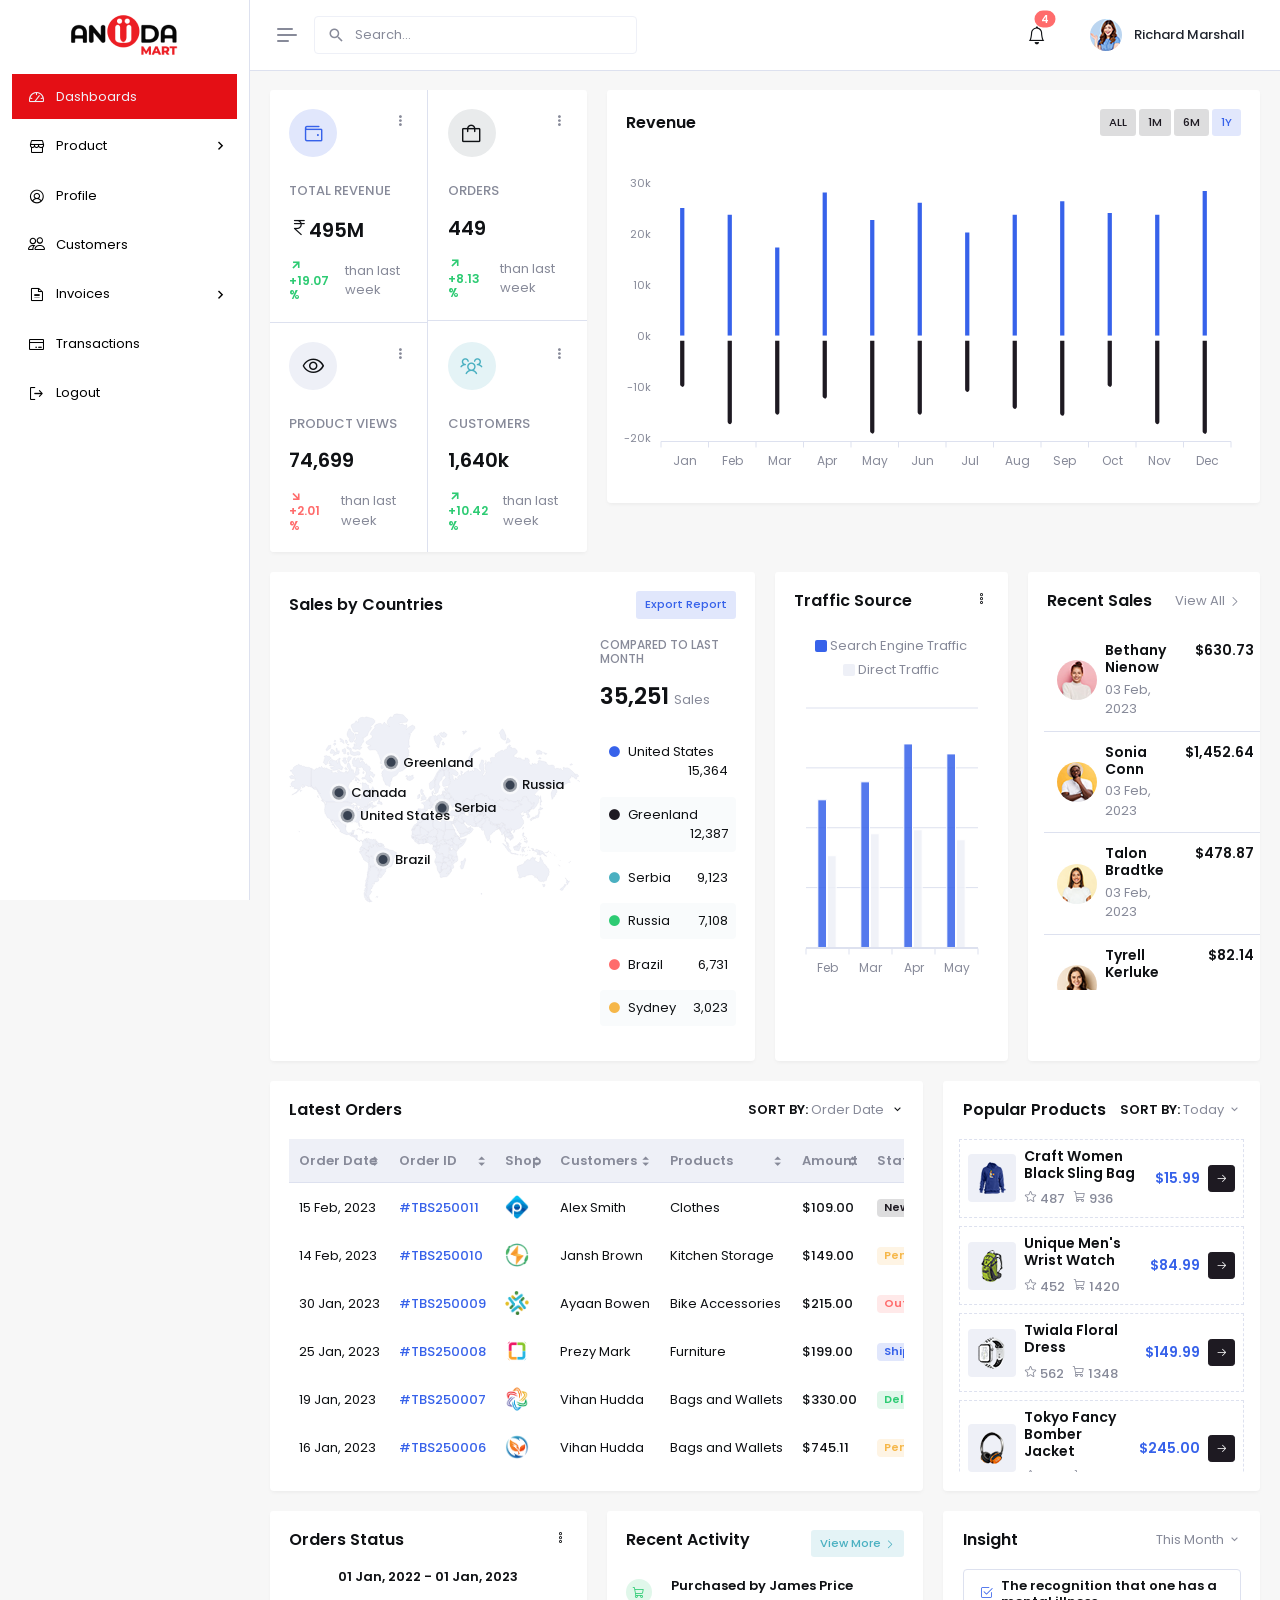
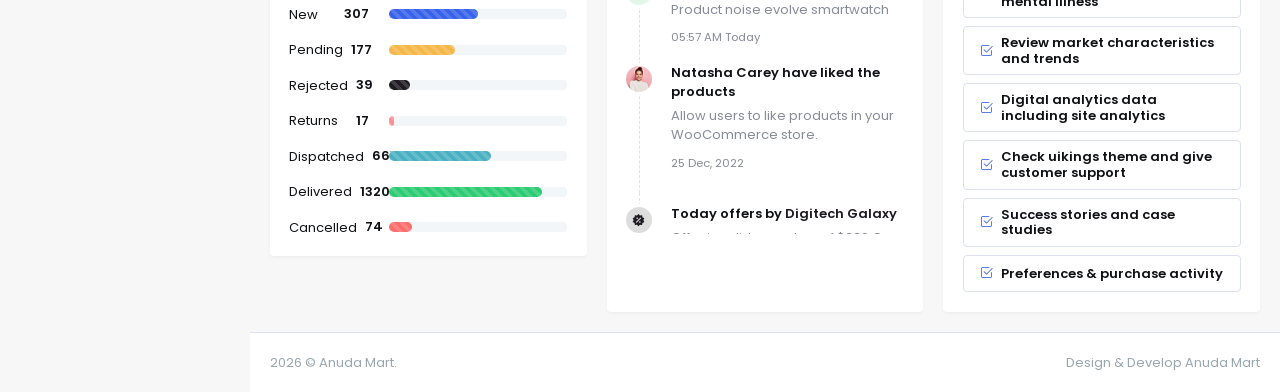
==== index.html @ f95a414d "first commit" ====
<!DOCTYPE html>
<html
  lang="en"
  data-layout="vertical"
  data-sidebar="dark"
  data-sidebar-size="lg"
  data-preloader="disable"
  data-theme="default"
  data-topbar="light"
  data-bs-theme="light"
>
  <head>
    <meta charset="utf-8" />
    <title>Anuda Mart</title>
    <meta name="viewport" content="width=device-width, initial-scale=1.0" />
    <meta content="" name="description" />
    <meta content="Themesbrand" name="author" />
    <!-- App favicon -->
    <link rel="shortcut icon" href="assets/images/favicon.png" />

    <!-- Fonts css load -->
    <link rel="preconnect" href="https://fonts.googleapis.com/" />
    <link rel="preconnect" href="https://fonts.gstatic.com/" crossorigin />
    <link
      id="fontsLink"
      href="https://fonts.googleapis.com/css2?family=Poppins:wght@300;400;500;600;700&amp;display=swap"
      rel="stylesheet"
    />

    <!-- jsvectormap css -->
    <link
      href="assets/libs/jsvectormap/css/jsvectormap.min.css"
      rel="stylesheet"
      type="text/css"
    />

    <!--Swiper slider css-->
    <link
      href="assets/libs/swiper/swiper-bundle.min.css"
      rel="stylesheet"
      type="text/css"
    />

    <!-- Layout config Js -->
    <script src="assets/js/layout.js"></script>
    <!-- Bootstrap Css -->
    <link
      href="assets/css/bootstrap.min.css"
      rel="stylesheet"
      type="text/css"
    />
    <!-- Icons Css -->
    <link href="assets/css/icons.min.css" rel="stylesheet" type="text/css" />
    <!-- App Css-->
    <link href="assets/css/app.min.css" rel="stylesheet" type="text/css" />
    <!-- custom Css-->
    <link href="assets/css/custom.min.css" rel="stylesheet" type="text/css" />
  </head>

  <body>
    <!-- Begin page -->
    <div id="layout-wrapper">
      <!-- ========== App Menu ========== -->
      <div class="app-menu navbar-menu">
        <!-- LOGO -->
        <div class="navbar-brand-box">
          <a href="index.html" class="logo logo-light">
            <span class="logo-sm">
              <img
                src="assets/images/white-logo.png"
                alt="white-logo"
                height="33"
              />
            </span>
            <span class="logo-lg">
              <img src="assets/images/logo.png" alt="logo" height="40" />
            </span>
          </a>
          <button
            type="button"
            class="btn btn-sm p-0 fs-3xl header-item float-end btn-vertical-sm-hover"
            id="vertical-hover"
          >
            <i class="ri-record-circle-line"></i>
          </button>
        </div>

        <div id="scrollbar">
          <div class="container-fluid">
            <div id="two-column-menu"></div>
            <ul class="navbar-nav" id="navbar-nav">
              <li class="nav-item">
                <a class="nav-link" href="index.html">
                  <i class="ph-gauge"></i>
                  <span data-key="t-dashboards">Dashboards</span>
                </a>
              </li>
              <li class="nav-item">
                <a
                  href="#sidebarEcommerce"
                  class="nav-link menu-link collapsed"
                  data-bs-toggle="collapse"
                  role="button"
                  aria-expanded="false"
                  aria-controls="sidebarEcommerce"
                >
                  <i class="ph-storefront"></i>
                  <span data-key="t-ecommerce">Product</span>
                </a>
                <div class="collapse menu-dropdown" id="sidebarEcommerce">
                  <ul class="nav nav-sm flex-column">
                    <li class="nav-item">
                      <a
                        href="products.html"
                        class="nav-link"
                        data-key="t-products"
                        >Products</a
                      >
                    </li>
                    <li class="nav-item">
                      <a
                        href="add-product.html"
                        class="nav-link"
                        data-key="t-create-product"
                        >Add New Product</a
                      >
                    </li>
                    <li class="nav-item">
                      <a href="orders.html" class="nav-link" data-key="t-orders"
                        >Orders</a
                      >
                    </li>
                    <li class="nav-item">
                      <a
                        href="order-overview.html"
                        class="nav-link"
                        data-key="t-order-overview"
                        >Order Overview</a
                      >
                    </li>
                  </ul>
                </div>
              </li>
              <li class="nav-item">
                <a href="profile.html" class="nav-link menu-link">
                  <i class="ph-user-circle"></i>
                  <span data-key="t-calendar">Profile</span>
                </a>
              </li>
              <li class="nav-item">
                <a href="customers.html" class="nav-link menu-link"
                  ><i class="bi bi-people"></i>
                  <span data-key="t-calendar">Customers</span></a
                >
              </li>
              <li class="nav-item">
                <a
                  href="#sidebarInvoices"
                  class="nav-link menu-link"
                  data-bs-toggle="collapse"
                  role="button"
                  aria-expanded="false"
                  aria-controls="sidebarInvoices"
                >
                  <i class="ph-file-text"></i>
                  <span data-key="t-invoices">Invoices</span>
                </a>
                <div class="collapse menu-dropdown" id="sidebarInvoices">
                  <ul class="nav nav-sm flex-column">
                    <li class="nav-item">
                      <a
                        href="invoices-list.html"
                        class="nav-link"
                        data-key="t-list-view"
                        >List View</a
                      >
                    </li>
                    <li class="nav-item">
                      <a
                        href="invoices-overview.html"
                        class="nav-link"
                        data-key="t-overview"
                        >Overview</a
                      >
                    </li>
                    <li class="nav-item">
                      <a
                        href="create-invoices.html"
                        class="nav-link"
                        data-key="t-create-invoice"
                        >Create Invoice</a
                      >
                    </li>
                  </ul>
                </div>
              </li>
              <li class="nav-item">
                <a href="transactions.html" class="nav-link menu-link">
                  <i class="ph ph-credit-card"></i>
                  <span data-key="t-calendar">Transactions</span>
                </a>
              </li>
              <li class="nav-item">
                <a href="javascript:void(0)" class="nav-link menu-link">
                  <i class="ph ph-sign-out"></i>
                  <span data-key="t-calendar">Logout</span>
                </a>
              </li>
            </ul>
          </div>
          <!-- Sidebar -->
        </div>

        <div class="sidebar-background"></div>
      </div>
      <!-- Left Sidebar End -->
      <!-- Vertical Overlay-->
      <div class="vertical-overlay"></div>
      <header id="page-topbar">
        <div class="layout-width">
          <div class="navbar-header">
            <div class="d-flex">
              <!-- LOGO -->
              <div class="navbar-brand-box horizontal-logo">
                <a href="index.html" class="logo logo-light">
                  <span class="logo-sm">
                    <img
                      src="assets/images/white-logo.png"
                      alt=""
                      height="30"
                    />
                  </span>
                  <span class="logo-lg">
                    <img src="assets/images/logo.png" alt="" height="30" />
                  </span>
                </a>
              </div>

              <button
                type="button"
                class="btn btn-sm px-3 fs-16 header-item vertical-menu-btn topnav-hamburger shadow-none"
                id="topnav-hamburger-icon"
              >
                <span class="hamburger-icon">
                  <span></span>
                  <span></span>
                  <span></span>
                </span>
                <img
                  src="assets/images/favicon.png"
                  alt="logo"
                  height="30"
                  style="margin-left: 20px"
                  class="m-logo"
                />
              </button>

              <form class="app-search d-none d-md-inline-flex">
                <div class="position-relative">
                  <input
                    type="text"
                    class="form-control"
                    placeholder="Search..."
                    autocomplete="off"
                    id="search-options"
                    value=""
                  />
                  <span class="mdi mdi-magnify search-widget-icon"></span>
                  <span
                    class="mdi mdi-close-circle search-widget-icon search-widget-icon-close d-none"
                    id="search-close-options"
                  ></span>
                </div>
                <div
                  class="dropdown-menu dropdown-menu-lg"
                  id="search-dropdown"
                >
                  <div data-simplebar style="max-height: 320px">
                    <!-- item-->
                    <div class="dropdown-header">
                      <h6 class="text-overflow text-muted mb-0 text-uppercase">
                        Recent Searches
                      </h6>
                    </div>

                    <div class="dropdown-item bg-transparent text-wrap">
                      <a
                        href="index.html"
                        class="btn btn-subtle-secondary btn-sm btn-rounded"
                        >how to setup <i class="mdi mdi-magnify ms-1"></i
                      ></a>
                      <a
                        href="index.html"
                        class="btn btn-subtle-secondary btn-sm btn-rounded"
                        >buttons <i class="mdi mdi-magnify ms-1"></i
                      ></a>
                    </div>
                    <!-- item-->
                    <div class="dropdown-header mt-2">
                      <h6 class="text-overflow text-muted mb-1 text-uppercase">
                        Pages
                      </h6>
                    </div>

                    <!-- item-->
                    <a
                      href="javascript:void(0);"
                      class="dropdown-item notify-item"
                    >
                      <i
                        class="ri-bubble-chart-line align-middle fs-18 text-muted me-2"
                      ></i>
                      <span>Analytics Dashboard</span>
                    </a>

                    <!-- item-->
                    <a
                      href="javascript:void(0);"
                      class="dropdown-item notify-item"
                    >
                      <i
                        class="ri-lifebuoy-line align-middle fs-18 text-muted me-2"
                      ></i>
                      <span>Help Center</span>
                    </a>

                    <!-- item-->
                    <a
                      href="javascript:void(0);"
                      class="dropdown-item notify-item"
                    >
                      <i
                        class="ri-user-settings-line align-middle fs-18 text-muted me-2"
                      ></i>
                      <span>My account settings</span>
                    </a>

                    <!-- item-->
                    <div class="dropdown-header mt-2">
                      <h6 class="text-overflow text-muted mb-2 text-uppercase">
                        Members
                      </h6>
                    </div>

                    <div class="notification-list">
                      <!-- item -->
                      <a
                        href="javascript:void(0);"
                        class="dropdown-item notify-item py-2"
                      >
                        <div class="d-flex">
                          <img
                            src="assets/images/users/avatar-2.jpg"
                            class="me-3 rounded-circle avatar-xs"
                            alt="user-pic"
                          />
                          <div class="flex-1">
                            <h6 class="m-0">Angela Bernier</h6>
                            <span class="fs-11 mb-0 text-muted">Manager</span>
                          </div>
                        </div>
                      </a>
                      <!-- item -->
                      <a
                        href="javascript:void(0);"
                        class="dropdown-item notify-item py-2"
                      >
                        <div class="d-flex">
                          <img
                            src="assets/images/users/avatar-3.jpg"
                            class="me-3 rounded-circle avatar-xs"
                            alt="user-pic"
                          />
                          <div class="flex-1">
                            <h6 class="m-0">David Grasso</h6>
                            <span class="fs-11 mb-0 text-muted"
                              >Web Designer</span
                            >
                          </div>
                        </div>
                      </a>
                      <!-- item -->
                      <a
                        href="javascript:void(0);"
                        class="dropdown-item notify-item py-2"
                      >
                        <div class="d-flex">
                          <img
                            src="assets/images/users/avatar-5.jpg"
                            class="me-3 rounded-circle avatar-xs"
                            alt="user-pic"
                          />
                          <div class="flex-1">
                            <h6 class="m-0">Mike Bunch</h6>
                            <span class="fs-11 mb-0 text-muted"
                              >React Developer</span
                            >
                          </div>
                        </div>
                      </a>
                    </div>
                  </div>

                  <div class="text-center pt-3 pb-1">
                    <a href="#" class="btn btn-primary btn-sm"
                      >View All Results <i class="ri-arrow-right-line ms-1"></i
                    ></a>
                  </div>
                </div>
              </form>
            </div>

            <div class="d-flex align-items-center">
              <div
                class="dropdown topbar-head-dropdown ms-1 header-item"
                id="notificationDropdown"
              >
                <button
                  type="button"
                  class="btn btn-icon btn-topbar btn-ghost-dark rounded-circle"
                  id="page-header-notifications-dropdown"
                  data-bs-toggle="dropdown"
                  data-bs-auto-close="outside"
                  aria-haspopup="true"
                  aria-expanded="false"
                >
                  <i class="bi bi-bell fs-2xl"></i>
                  <span
                    class="position-absolute topbar-badge fs-3xs translate-middle badge rounded-pill bg-danger"
                    ><span class="notification-badge">4</span
                    ><span class="visually-hidden">unread messages</span></span
                  >
                </button>
                <div
                  class="dropdown-menu dropdown-menu-lg dropdown-menu-end p-0"
                  aria-labelledby="page-header-notifications-dropdown"
                >
                  <div class="dropdown-head rounded-top">
                    <div class="p-3 border-bottom border-bottom-dashed">
                      <div class="row align-items-center">
                        <div class="col">
                          <h6 class="mb-0 fs-lg fw-semibold">
                            Notifications
                            <span
                              class="badge bg-danger-subtle text-danger fs-sm notification-badge"
                            >
                              4</span
                            >
                          </h6>
                          <p class="fs-md text-muted mt-1 mb-0">
                            You have
                            <span class="fw-semibold notification-unread"
                              >3</span
                            >
                            unread messages
                          </p>
                        </div>
                        <div class="col-auto dropdown">
                          <a
                            href="javascript:void(0);"
                            data-bs-toggle="dropdown"
                            class="link-secondary fs-md"
                            ><i class="bi bi-three-dots-vertical"></i
                          ></a>
                          <ul class="dropdown-menu">
                            <li>
                              <a class="dropdown-item" href="#">All Clear</a>
                            </li>
                            <li>
                              <a class="dropdown-item" href="#"
                                >Mark all as read</a
                              >
                            </li>
                            <li>
                              <a class="dropdown-item" href="#">Archive All</a>
                            </li>
                          </ul>
                        </div>
                      </div>
                    </div>
                  </div>

                  <div class="py-2 ps-2" id="notificationItemsTabContent">
                    <div data-simplebar style="max-height: 300px" class="pe-2">
                      <h6
                        class="text-overflow text-muted fs-sm my-2 text-uppercase notification-title"
                      >
                        New
                      </h6>
                      <div
                        class="text-reset notification-item d-block dropdown-item position-relative unread-message"
                      >
                        <div class="d-flex">
                          <div class="avatar-xs me-3 flex-shrink-0">
                            <span
                              class="avatar-title bg-info-subtle text-info rounded-circle fs-lg"
                            >
                              <i class="bx bx-badge-check"></i>
                            </span>
                          </div>
                          <div class="flex-grow-1">
                            <a href="#!" class="stretched-link">
                              <h6 class="mt-0 fs-md mb-2 lh-base">
                                Your <b>Elite</b> author Graphic Optimization
                                <span class="text-secondary">reward</span> is
                                ready!
                              </h6>
                            </a>
                            <p
                              class="mb-0 fs-11 fw-medium text-uppercase text-muted"
                            >
                              <span
                                ><i class="mdi mdi-clock-outline"></i> Just 30
                                sec ago</span
                              >
                            </p>
                          </div>
                          <div class="px-2 fs-base">
                            <div class="form-check notification-check">
                              <input
                                class="form-check-input"
                                type="checkbox"
                                value=""
                                id="all-notification-check01"
                              />
                              <label
                                class="form-check-label"
                                for="all-notification-check01"
                              ></label>
                            </div>
                          </div>
                        </div>
                      </div>

                      <div
                        class="text-reset notification-item d-block dropdown-item position-relative unread-message"
                      >
                        <div class="d-flex">
                          <div class="position-relative me-3 flex-shrink-0">
                            <img
                              src="assets/images/users/32/avatar-2.jpg"
                              class="rounded-circle avatar-xs"
                              alt="user-pic"
                            />
                            <span
                              class="active-badge position-absolute start-100 translate-middle p-1 bg-success rounded-circle"
                            >
                              <span class="visually-hidden">New alerts</span>
                            </span>
                          </div>
                          <div class="flex-grow-1">
                            <a href="#!" class="stretched-link">
                              <h6 class="mt-0 mb-1 fs-md fw-semibold">
                                Angela Bernier
                              </h6>
                            </a>
                            <div class="fs-sm text-muted">
                              <p class="mb-1">
                                Answered to your comment on the cash flow
                                forecast's graph 🔔.
                              </p>
                            </div>
                            <p
                              class="mb-0 fs-11 fw-medium text-uppercase text-muted"
                            >
                              <span
                                ><i class="mdi mdi-clock-outline"></i> 48 min
                                ago</span
                              >
                            </p>
                          </div>
                          <div class="px-2 fs-base">
                            <div class="form-check notification-check">
                              <input
                                class="form-check-input"
                                type="checkbox"
                                value=""
                                id="all-notification-check02"
                              />
                              <label
                                class="form-check-label"
                                for="all-notification-check02"
                              ></label>
                            </div>
                          </div>
                        </div>
                      </div>

                      <div
                        class="text-reset notification-item d-block dropdown-item position-relative unread-message"
                      >
                        <div class="d-flex">
                          <div class="avatar-xs me-3 flex-shrink-0">
                            <span
                              class="avatar-title bg-danger-subtle text-danger rounded-circle fs-lg"
                            >
                              <i class="bx bx-message-square-dots"></i>
                            </span>
                          </div>
                          <div class="flex-grow-1">
                            <a href="#!" class="stretched-link">
                              <h6 class="mt-0 mb-2 fs-md lh-base">
                                You have received
                                <b class="text-success">20</b> new messages in
                                the conversation
                              </h6>
                            </a>
                            <p
                              class="mb-0 fs-11 fw-medium text-uppercase text-muted"
                            >
                              <span
                                ><i class="mdi mdi-clock-outline"></i> 2 hrs
                                ago</span
                              >
                            </p>
                          </div>
                          <div class="px-2 fs-base">
                            <div class="form-check notification-check">
                              <input
                                class="form-check-input"
                                type="checkbox"
                                value=""
                                id="all-notification-check03"
                              />
                              <label
                                class="form-check-label"
                                for="all-notification-check03"
                              ></label>
                            </div>
                          </div>
                        </div>
                      </div>

                      <h6
                        class="text-overflow text-muted fs-sm my-2 text-uppercase notification-title"
                      >
                        Read Before
                      </h6>

                      <div
                        class="text-reset notification-item d-block dropdown-item position-relative"
                      >
                        <div class="d-flex">
                          <div class="position-relative me-3 flex-shrink-0">
                            <img
                              src="assets/images/users/32/avatar-8.jpg"
                              class="rounded-circle avatar-xs"
                              alt="user-pic"
                            />
                            <span
                              class="active-badge position-absolute start-100 translate-middle p-1 bg-warning rounded-circle"
                            >
                              <span class="visually-hidden">New alerts</span>
                            </span>
                          </div>

                          <div class="flex-grow-1">
                            <a href="#!" class="stretched-link">
                              <h6 class="mt-0 mb-1 fs-md fw-semibold">
                                Maureen Gibson
                              </h6>
                            </a>
                            <div class="fs-sm text-muted">
                              <p class="mb-1">
                                We talked about a project on linkedin.
                              </p>
                            </div>
                            <p
                              class="mb-0 fs-11 fw-medium text-uppercase text-muted"
                            >
                              <span
                                ><i class="mdi mdi-clock-outline"></i> 4 hrs
                                ago</span
                              >
                            </p>
                          </div>
                          <div class="px-2 fs-base">
                            <div class="form-check notification-check">
                              <input
                                class="form-check-input"
                                type="checkbox"
                                value=""
                                id="all-notification-check04"
                              />
                              <label
                                class="form-check-label"
                                for="all-notification-check04"
                              ></label>
                            </div>
                          </div>
                        </div>
                      </div>
                    </div>
                    <div class="notification-actions" id="notification-actions">
                      <div
                        class="d-flex text-muted justify-content-center align-items-center"
                      >
                        Select
                        <div
                          id="select-content"
                          class="text-body fw-semibold px-1"
                        >
                          0
                        </div>
                        Result
                        <button
                          type="button"
                          class="btn btn-link link-danger p-0 ms-2"
                          data-bs-toggle="modal"
                          data-bs-target="#removeNotificationModal"
                        >
                          Remove
                        </button>
                      </div>
                    </div>
                  </div>
                </div>
              </div>

              <div class="dropdown ms-sm-3 header-item topbar-user">
                <button
                  type="button"
                  class="btn shadow-none"
                  id="page-header-user-dropdown"
                  data-bs-toggle="dropdown"
                  aria-haspopup="true"
                  aria-expanded="false"
                >
                  <span class="d-flex align-items-center">
                    <img
                      class="rounded-circle header-profile-user"
                      src="assets/images/users/32/avatar-1.jpg"
                      alt="Header Avatar"
                    />
                    <span class="text-start ms-xl-2">
                      <span
                        class="d-none d-xl-inline-block ms-1 fw-medium user-name-text"
                        >Richard Marshall</span
                      >
                    </span>
                  </span>
                </button>
                <div class="dropdown-menu dropdown-menu-end">
                  <!-- item-->
                  <h6 class="dropdown-header">Welcome Richard!</h6>
                  <a class="dropdown-item" href="profile.html"
                    ><i
                      class="mdi mdi-account-circle text-muted fs-lg align-middle me-1"
                    ></i>
                    <span class="align-middle">Profile</span></a
                  >
                  <a class="dropdown-item" href="change-password.html"
                    ><i
                      class="mdi mdi-lock-outline text-muted fs-lg align-middle me-1"
                    ></i>
                    <span class="align-middle">Change Password</span></a
                  >
                  <div class="dropdown-divider"></div>
                  <a class="dropdown-item" href="auth-logout.html"
                    ><i
                      class="mdi mdi-logout text-muted fs-lg align-middle me-1"
                    ></i>
                    <span class="align-middle" data-key="t-logout"
                      >Logout</span
                    ></a
                  >
                </div>
              </div>
            </div>
          </div>
        </div>
      </header>

      <!-- removeNotificationModal -->
      <div
        id="removeNotificationModal"
        class="modal fade zoomIn"
        tabindex="-1"
        aria-hidden="true"
      >
        <div class="modal-dialog modal-dialog-centered">
          <div class="modal-content">
            <div class="modal-header">
              <button
                type="button"
                class="btn-close"
                data-bs-dismiss="modal"
                aria-label="Close"
                id="NotificationModalbtn-close"
              ></button>
            </div>
            <div class="modal-body p-md-5">
              <div class="text-center">
                <div class="text-danger">
                  <i class="bi bi-trash display-4"></i>
                </div>
                <div class="mt-4 fs-base">
                  <h4 class="mb-1">Are you sure ?</h4>
                  <p class="text-muted mx-4 mb-0">
                    Are you sure you want to remove this Notification ?
                  </p>
                </div>
              </div>
              <div class="d-flex gap-2 justify-content-center mt-4 mb-2">
                <button
                  type="button"
                  class="btn w-sm btn-light"
                  data-bs-dismiss="modal"
                >
                  Close
                </button>
                <button
                  type="button"
                  class="btn w-sm btn-danger"
                  id="delete-notification"
                >
                  Yes, Delete It!
                </button>
              </div>
            </div>
          </div>
          <!-- /.modal-content -->
        </div>
        <!-- /.modal-dialog -->
      </div>
      <!-- /.modal -->

      <!-- removeCartModal -->
      <div
        id="removeCartModal"
        class="modal fade zoomIn"
        tabindex="-1"
        aria-hidden="true"
      >
        <div class="modal-dialog modal-dialog-centered">
          <div class="modal-content">
            <div class="modal-header">
              <button
                type="button"
                class="btn-close"
                data-bs-dismiss="modal"
                aria-label="Close"
                id="close-cartmodal"
              ></button>
            </div>
            <div class="modal-body p-md-5">
              <div class="text-center">
                <div class="text-danger">
                  <i class="bi bi-trash display-5"></i>
                </div>
                <div class="mt-4">
                  <h4>Are you sure ?</h4>
                  <p class="text-muted mx-4 mb-0">
                    Are you sure you want to remove this product ?
                  </p>
                </div>
              </div>
              <div class="d-flex gap-2 justify-content-center mt-4 mb-2">
                <button
                  type="button"
                  class="btn w-sm btn-light"
                  data-bs-dismiss="modal"
                >
                  Close
                </button>
                <button
                  type="button"
                  class="btn w-sm btn-danger"
                  id="remove-cartproduct"
                >
                  Yes, Delete It!
                </button>
              </div>
            </div>
          </div>
          <!-- /.modal-content -->
        </div>
        <!-- /.modal-dialog -->
      </div>
      <!-- /.modal -->

      <!-- ============================================================== -->
      <!-- Start right Content here -->
      <!-- ============================================================== -->
      <div class="main-content">
        <div class="page-content">
          <div class="container-fluid">
            <div class="row">
              <div class="col-xl-4">
                <div class="card card-height-100 border-0 overflow-hidden">
                  <div class="card-body p-0">
                    <div class="row g-0">
                      <div class="col-md-6">
                        <!-- card -->
                        <div
                          class="card shadow-none border-end-md border-bottom rounded-0 mb-0"
                        >
                          <div class="card-body">
                            <div class="dropdown float-end">
                              <a
                                class="text-reset dropdown-btn"
                                href="#"
                                data-bs-toggle="dropdown"
                                aria-haspopup="true"
                                aria-expanded="false"
                              >
                                <span class="text-muted fs-lg"
                                  ><i
                                    class="mdi mdi-dots-vertical align-middle"
                                  ></i
                                ></span>
                              </a>
                              <div class="dropdown-menu dropdown-menu-end">
                                <a class="dropdown-item" href="#">Today</a>
                                <a class="dropdown-item" href="#">Last Week</a>
                                <a class="dropdown-item" href="#">Last Month</a>
                                <a class="dropdown-item" href="#"
                                  >Current Year</a
                                >
                              </div>
                            </div>
                            <div class="avatar-sm">
                              <span
                                class="avatar-title bg-primary-subtle text-primary rounded-circle fs-3"
                              >
                                <i class="ph-wallet"></i>
                              </span>
                            </div>
                            <div class="mt-4">
                              <p
                                class="text-uppercase fw-medium text-muted text-truncate fs-sm"
                              >
                                Total Revenue
                              </p>
                              <h4 class="fw-semibold mb-3">
                                <i class="ph ph-currency-inr"></i
                                ><span
                                  class="counter-value"
                                  data-target="750.36"
                                  >0</span
                                >M
                              </h4>
                              <div class="d-flex align-items-center gap-2">
                                <h5 class="text-success fs-xs mb-0">
                                  <i
                                    class="ri-arrow-right-up-line fs-sm align-middle"
                                  ></i>
                                  +19.07 %
                                </h5>
                                <p class="text-muted mb-0">than last week</p>
                              </div>
                            </div>
                          </div>
                          <!-- end card body -->
                        </div>
                        <!-- end card -->
                      </div>
                      <!-- end col -->
                      <div class="col-md-6">
                        <!-- card -->
                        <div
                          class="card shadow-none border-bottom rounded-0 mb-0"
                        >
                          <div class="card-body">
                            <div class="dropdown float-end">
                              <a
                                class="text-reset dropdown-btn"
                                href="#"
                                data-bs-toggle="dropdown"
                                aria-haspopup="true"
                                aria-expanded="false"
                              >
                                <span class="text-muted fs-lg"
                                  ><i
                                    class="mdi mdi-dots-vertical align-middle"
                                  ></i
                                ></span>
                              </a>
                              <div class="dropdown-menu dropdown-menu-end">
                                <a class="dropdown-item" href="#">Today</a>
                                <a class="dropdown-item" href="#">Last Week</a>
                                <a class="dropdown-item" href="#">Last Month</a>
                                <a class="dropdown-item" href="#"
                                  >Current Year</a
                                >
                              </div>
                            </div>
                            <div class="avatar-sm">
                              <span
                                class="avatar-title bg-dark-subtle text-dark rounded-circle fs-3"
                              >
                                <i class="ph-bag"></i>
                              </span>
                            </div>
                            <div class="mt-4">
                              <p
                                class="text-uppercase fw-medium text-muted text-truncate fs-sm"
                              >
                                Orders
                              </p>
                              <h4 class="fw-semibold mb-3">
                                <span class="counter-value" data-target="684"
                                  >0</span
                                >
                              </h4>
                              <div class="d-flex align-items-center gap-2">
                                <h5 class="text-success fs-xs mb-0">
                                  <i
                                    class="ri-arrow-right-up-line fs-sm align-middle"
                                  ></i>
                                  +8.13 %
                                </h5>
                                <p class="text-muted mb-0">than last week</p>
                              </div>
                            </div>
                          </div>
                          <!-- end card body -->
                        </div>
                        <!-- end card -->
                      </div>
                      <!-- end col -->
                      <div class="col-md-6">
                        <!-- card -->
                        <div
                          class="card shadow-none border-end-md rounded-0 mb-0"
                        >
                          <div class="card-body">
                            <div class="dropdown float-end">
                              <a
                                class="text-reset dropdown-btn"
                                href="#"
                                data-bs-toggle="dropdown"
                                aria-haspopup="true"
                                aria-expanded="false"
                              >
                                <span class="text-muted fs-lg"
                                  ><i
                                    class="mdi mdi-dots-vertical align-middle"
                                  ></i
                                ></span>
                              </a>
                              <div class="dropdown-menu dropdown-menu-end">
                                <a class="dropdown-item" href="#">Today</a>
                                <a class="dropdown-item" href="#">Last Week</a>
                                <a class="dropdown-item" href="#">Last Month</a>
                                <a class="dropdown-item" href="#"
                                  >Current Year</a
                                >
                              </div>
                            </div>
                            <div class="avatar-sm">
                              <span
                                class="avatar-title bg-light text-body rounded-circle fs-3"
                              >
                                <i class="ph-eye"></i>
                              </span>
                            </div>
                            <div class="mt-4">
                              <p
                                class="text-uppercase fw-medium text-muted text-truncate fs-sm"
                              >
                                Product Views
                              </p>
                              <h4 class="fw-semibold mb-3">
                                <span class="counter-value" data-target="113870"
                                  >0</span
                                >
                              </h4>
                              <div class="d-flex align-items-center gap-2">
                                <h5 class="text-danger fs-xs mb-0">
                                  <i
                                    class="ri-arrow-right-down-line fs-sm align-middle"
                                  ></i>
                                  +2.01 %
                                </h5>
                                <p class="text-muted mb-0">than last week</p>
                              </div>
                            </div>
                          </div>
                          <!-- end card body -->
                        </div>
                        <!-- end card -->
                      </div>
                      <!-- end col -->
                      <div class="col-md-6">
                        <!-- card -->
                        <div
                          class="card shadow-none border-top border-top-md-0 rounded-0 mb-0"
                        >
                          <div class="card-body">
                            <div class="dropdown float-end">
                              <a
                                class="text-reset dropdown-btn"
                                href="#"
                                data-bs-toggle="dropdown"
                                aria-haspopup="true"
                                aria-expanded="false"
                              >
                                <span class="text-muted fs-lg"
                                  ><i
                                    class="mdi mdi-dots-vertical align-middle"
                                  ></i
                                ></span>
                              </a>
                              <div class="dropdown-menu dropdown-menu-end">
                                <a class="dropdown-item" href="#">Today</a>
                                <a class="dropdown-item" href="#">Last Week</a>
                                <a class="dropdown-item" href="#">Last Month</a>
                                <a class="dropdown-item" href="#"
                                  >Current Year</a
                                >
                              </div>
                            </div>
                            <div class="avatar-sm">
                              <span
                                class="avatar-title bg-info-subtle text-info rounded-circle fs-3"
                              >
                                <i class="ph-users-three"></i>
                              </span>
                            </div>
                            <div class="mt-4">
                              <p
                                class="text-uppercase fw-medium text-muted text-truncate fs-sm"
                              >
                                Customers
                              </p>
                              <h4 class="fw-semibold mb-3">
                                <span class="counter-value" data-target="2500"
                                  >0</span
                                >k
                              </h4>
                              <div class="d-flex align-items-center gap-2">
                                <h5 class="text-success fs-xs mb-0">
                                  <i
                                    class="ri-arrow-right-up-line fs-sm align-middle"
                                  ></i>
                                  +10.42 %
                                </h5>
                                <p class="text-muted mb-0">than last week</p>
                              </div>
                            </div>
                          </div>
                          <!-- end card body -->
                        </div>
                        <!-- end card -->
                      </div>
                      <!-- end col -->
                    </div>
                    <!-- end row-->
                  </div>
                </div>
              </div>
              <!--end col-->
              <div class="col-xl-8">
                <div class="card">
                  <div class="row g-0">
                    <div class="col-xl-12">
                      <div
                        class="card-header border-0 align-items-center d-flex"
                      >
                        <h4 class="card-title mb-0 flex-grow-1">Revenue</h4>
                        <div>
                          <button
                            type="button"
                            class="btn btn-subtle-secondary btn-sm"
                          >
                            ALL
                          </button>
                          <button
                            type="button"
                            class="btn btn-subtle-secondary btn-sm"
                          >
                            1M
                          </button>
                          <button
                            type="button"
                            class="btn btn-subtle-secondary btn-sm"
                          >
                            6M
                          </button>
                          <button
                            type="button"
                            class="btn btn-subtle-primary btn-sm"
                          >
                            1Y
                          </button>
                        </div>
                      </div>
                      <!-- end card header -->
                      <div class="card-body ps-0">
                        <div class="w-100">
                          <div
                            id="market-overview"
                            data-colors='["--tb-primary", "--tb-secondary"]'
                            class="apex-charts"
                            dir="ltr"
                          ></div>
                        </div>
                      </div>
                      <!-- end card body -->
                    </div>
                  </div>
                </div>
                <!-- end card -->
              </div>
              <!-- end col -->
            </div>
            <!--end row-->

            <div class="row">
              <div class="col-xl-6">
                <!-- card -->
                <div class="card">
                  <div class="card-header align-items-center d-flex">
                    <h4 class="card-title mb-0 flex-grow-1">
                      Sales by Countries
                    </h4>
                    <div class="flex-shrink-0">
                      <button
                        type="button"
                        class="btn btn-subtle-primary btn-sm"
                      >
                        Export Report
                      </button>
                    </div>
                  </div>
                  <!-- end card header -->

                  <!-- card body -->
                  <div class="card-body">
                    <div class="row">
                      <div class="col-lg-8">
                        <div
                          id="world-map-line-markers"
                          data-colors='["--tb-light"]'
                          style="height: 340px"
                        ></div>
                      </div>
                      <div class="col-lg-4">
                        <div class="mb-4">
                          <h6
                            class="text-muted mb-3 fw-medium fs-xs text-uppercase"
                          >
                            Compared to last month
                          </h6>
                          <h3>
                            <span
                              class="counter-value"
                              data-target="53736"
                            ></span>
                            <small class="text-muted fw-normal fs-sm"
                              >Sales</small
                            >
                          </h3>
                        </div>
                        <div>
                          <ul class="list-unstyled vstack gap-2">
                            <li class="p-2 rounded">
                              <i
                                class="ri-checkbox-blank-circle-fill text-primary align-bottom me-1"
                              ></i>
                              United States
                              <span class="float-end">15,364</span>
                            </li>
                            <li class="bg-light-subtle p-2 rounded">
                              <i
                                class="ri-checkbox-blank-circle-fill text-secondary align-bottom me-1"
                              ></i>
                              Greenland <span class="float-end">12,387</span>
                            </li>
                            <li class="p-2 rounded">
                              <i
                                class="ri-checkbox-blank-circle-fill text-info align-bottom me-1"
                              ></i>
                              Serbia <span class="float-end">9,123</span>
                            </li>
                            <li class="bg-light-subtle p-2 rounded">
                              <i
                                class="ri-checkbox-blank-circle-fill text-success align-bottom me-1"
                              ></i>
                              Russia <span class="float-end">7,108</span>
                            </li>
                            <li class="p-2 rounded">
                              <i
                                class="ri-checkbox-blank-circle-fill text-danger align-bottom me-1"
                              ></i>
                              Brazil <span class="float-end">6,731</span>
                            </li>
                            <li class="bg-light-subtle p-2 rounded">
                              <i
                                class="ri-checkbox-blank-circle-fill text-warning align-bottom me-1"
                              ></i>
                              Sydney <span class="float-end">3,023</span>
                            </li>
                          </ul>
                        </div>
                      </div>
                    </div>
                  </div>
                  <!-- end card body -->
                </div>
                <!-- end card -->
              </div>
              <!-- end col -->

              <div class="col-xl-3 col-lg-6">
                <div class="card card-height-100">
                  <div class="card-header d-flex">
                    <h4 class="card-title mb-0 flex-grow-1">Traffic Source</h4>
                    <div class="dropdown card-header-dropdown float-end">
                      <a
                        class="text-reset dropdown-btn"
                        href="#"
                        data-bs-toggle="dropdown"
                        aria-haspopup="true"
                        aria-expanded="false"
                      >
                        <i class="ph-dots-three-outline-vertical"></i>
                      </a>
                      <div class="dropdown-menu dropdown-menu-end">
                        <a class="dropdown-item" href="#">Today</a>
                        <a class="dropdown-item" href="#">Last Week</a>
                        <a class="dropdown-item" href="#">Last Month</a>
                        <a class="dropdown-item" href="#">Current Year</a>
                      </div>
                    </div>
                  </div>
                  <div class="card-body">
                    <div
                      id="column_chart"
                      data-colors='["--tb-primary", "--tb-light"]'
                      class="apex-charts"
                      dir="ltr"
                    ></div>
                  </div>
                </div>
              </div>
              <!--end col-->
              <div class="col-xl-3 col-lg-6">
                <div class="card card-height-100">
                  <div class="card-header d-flex">
                    <h4 class="card-title mb-0 flex-grow-1">Recent Sales</h4>
                    <a href="#!" class="text-muted"
                      >View All <i class="ph-caret-right align-middle"></i
                    ></a>
                  </div>
                  <div class="card-body px-0">
                    <div data-simplebar class="px-3" style="max-height: 360px">
                      <table class="table mb-0">
                        <tbody>
                          <tr>
                            <td>
                              <div class="d-flex align-items-center gap-1">
                                <div class="flex-shrink-0">
                                  <img
                                    src="assets/images/users/48/avatar-2.jpg"
                                    alt=""
                                    class="avatar-sm rounded-circle p-1"
                                  />
                                </div>
                                <div class="flex-grow-1">
                                  <h6 class="fs-md mb-1">Bethany Nienow</h6>
                                  <p class="text-muted mb-0">03 Feb, 2023</p>
                                </div>
                              </div>
                            </td>
                            <td class="text-end">
                              <h6 class="fs-md">$630.73</h6>
                            </td>
                          </tr>
                          <tr>
                            <td>
                              <div class="d-flex align-items-center gap-1">
                                <div class="flex-shrink-0">
                                  <img
                                    src="assets/images/users/48/avatar-7.jpg"
                                    alt=""
                                    class="avatar-sm rounded-circle p-1"
                                  />
                                </div>
                                <div class="flex-grow-1">
                                  <h6 class="fs-md mb-1">Sonia Conn</h6>
                                  <p class="text-muted mb-0">03 Feb, 2023</p>
                                </div>
                              </div>
                            </td>
                            <td class="text-end">
                              <h6 class="fs-md">$1,452.64</h6>
                            </td>
                          </tr>
                          <tr>
                            <td>
                              <div class="d-flex align-items-center gap-1">
                                <div class="flex-shrink-0">
                                  <img
                                    src="assets/images/users/48/avatar-4.jpg"
                                    alt=""
                                    class="avatar-sm rounded-circle p-1"
                                  />
                                </div>
                                <div class="flex-grow-1">
                                  <h6 class="fs-md mb-1">Talon Bradtke</h6>
                                  <p class="text-muted mb-0">03 Feb, 2023</p>
                                </div>
                              </div>
                            </td>
                            <td class="text-end">
                              <h6 class="fs-md">$478.87</h6>
                            </td>
                          </tr>
                          <tr>
                            <td>
                              <div class="d-flex align-items-center gap-1">
                                <div class="flex-shrink-0">
                                  <img
                                    src="assets/images/users/48/avatar-5.jpg"
                                    alt=""
                                    class="avatar-sm rounded-circle p-1"
                                  />
                                </div>
                                <div class="flex-grow-1">
                                  <h6 class="fs-md mb-1">Tyrell Kerluke</h6>
                                  <p class="text-muted mb-0">03 Feb, 2023</p>
                                </div>
                              </div>
                            </td>
                            <td class="text-end">
                              <h6 class="fs-md">$82.14</h6>
                            </td>
                          </tr>
                          <tr>
                            <td>
                              <div class="d-flex align-items-center gap-1">
                                <div class="flex-shrink-0">
                                  <img
                                    src="assets/images/users/48/avatar-6.jpg"
                                    alt=""
                                    class="avatar-sm rounded-circle p-1"
                                  />
                                </div>
                                <div class="flex-grow-1">
                                  <h6 class="fs-md mb-1">Ross Zieme</h6>
                                  <p class="text-muted mb-0">03 Feb, 2023</p>
                                </div>
                              </div>
                            </td>
                            <td class="text-end">
                              <h6 class="fs-md">$79.00</h6>
                            </td>
                          </tr>
                          <tr>
                            <td>
                              <div class="d-flex align-items-center gap-1">
                                <div class="flex-shrink-0">
                                  <img
                                    src="assets/images/users/48/avatar-1.jpg"
                                    alt=""
                                    class="avatar-sm rounded-circle p-1"
                                  />
                                </div>
                                <div class="flex-grow-1">
                                  <h6 class="fs-md mb-1">Hollis Spencer</h6>
                                  <p class="text-muted mb-0">03 Feb, 2023</p>
                                </div>
                              </div>
                            </td>
                            <td class="text-end">
                              <h6 class="fs-md">$849.05</h6>
                            </td>
                          </tr>
                          <tr>
                            <td>
                              <div class="d-flex align-items-center gap-1">
                                <div class="flex-shrink-0">
                                  <img
                                    src="assets/images/users/48/avatar-8.jpg"
                                    alt=""
                                    class="avatar-sm rounded-circle p-1"
                                  />
                                </div>
                                <div class="flex-grow-1">
                                  <h6 class="fs-md mb-1">Cordia Grady</h6>
                                  <p class="text-muted mb-0">03 Feb, 2023</p>
                                </div>
                              </div>
                            </td>
                            <td class="text-end">
                              <h6 class="fs-md">$254.32</h6>
                            </td>
                          </tr>
                        </tbody>
                      </table>
                    </div>
                  </div>
                </div>
              </div>
              <!--end col-->
            </div>
            <!--end row-->

            <div class="row">
              <div class="col-lg-8">
                <div class="card" id="contactList">
                  <div class="card-header align-items-center d-flex">
                    <h4 class="card-title mb-0 flex-grow-1">Latest Orders</h4>
                    <div class="flex-shrink-0">
                      <div
                        class="dropdown card-header-dropdown sortble-dropdown"
                      >
                        <a
                          class="text-reset dropdown-btn"
                          href="#"
                          data-bs-toggle="dropdown"
                          aria-haspopup="true"
                          aria-expanded="false"
                        >
                          <span class="fw-semibold text-uppercase fs-12"
                            >Sort by: </span
                          ><span class="text-muted dropdown-title"
                            >Order Date</span
                          >
                          <i class="mdi mdi-chevron-down ms-1"></i>
                        </a>
                        <div class="dropdown-menu dropdown-menu-end">
                          <button
                            class="dropdown-item sort"
                            data-sort="order_date"
                          >
                            Order Date
                          </button>
                          <button
                            class="dropdown-item sort"
                            data-sort="order_id"
                          >
                            Order ID
                          </button>
                          <button class="dropdown-item sort" data-sort="amount">
                            Amount
                          </button>
                          <button class="dropdown-item sort" data-sort="status">
                            Status
                          </button>
                        </div>
                      </div>
                    </div>
                  </div>
                  <div class="card-body">
                    <div class="table-responsive">
                      <table
                        class="table table-borderless table-centered align-middle table-nowrap mb-0"
                      >
                        <thead class="text-muted table-light">
                          <tr>
                            <th
                              scope="col"
                              class="sort cursor-pointer"
                              data-sort="order_date"
                            >
                              Order Date
                            </th>
                            <th
                              scope="col"
                              class="sort cursor-pointer"
                              data-sort="order_id"
                            >
                              Order ID
                            </th>
                            <th
                              scope="col"
                              class="sort cursor-pointer"
                              data-sort="shop"
                            >
                              Shop
                            </th>
                            <th
                              scope="col"
                              class="sort cursor-pointer"
                              data-sort="customer"
                            >
                              Customers
                            </th>
                            <th
                              scope="col"
                              class="sort cursor-pointer"
                              data-sort="products"
                            >
                              Products
                            </th>
                            <th
                              scope="col"
                              class="sort cursor-pointer"
                              data-sort="amount"
                            >
                              Amount
                            </th>
                            <th
                              scope="col"
                              class="sort cursor-pointer"
                              data-sort="status"
                            >
                              Status
                            </th>
                            <th
                              scope="col"
                              class="sort cursor-pointer"
                              data-sort="rating"
                            >
                              Rating
                            </th>
                          </tr>
                        </thead>
                        <tbody class="list">
                          <tr>
                            <td class="order_date">15 Feb, 2023</td>
                            <td class="order_id">
                              <a
                                href="apps-ecommerce-order-overview.html"
                                class="fw-medium link-primary"
                                >#TBS250011</a
                              >
                            </td>
                            <td class="shop">
                              <img
                                src="assets/images/companies/img-7.png"
                                alt=""
                                class="avatar-xxs rounded-circle"
                              />
                            </td>
                            <td class="customer">Alex Smith</td>
                            <td class="products">Clothes</td>
                            <td class="amount">
                              <span class="fw-medium">$109.00</span>
                            </td>
                            <td class="status">
                              <span
                                class="badge bg-secondary-subtle text-secondary"
                                >New</span
                              >
                            </td>
                            <td class="rating">
                              <h5 class="fs-md fw-medium mb-0">-</h5>
                            </td>
                          </tr>
                          <!-- end tr -->
                          <tr>
                            <td class="order_date">14 Feb, 2023</td>
                            <td class="order_id">
                              <a
                                href="apps-ecommerce-order-overview.html"
                                class="fw-medium link-primary"
                                >#TBS250010</a
                              >
                            </td>
                            <td class="shop">
                              <img
                                src="assets/images/companies/img-1.png"
                                alt=""
                                class="avatar-xxs rounded-circle"
                              />
                            </td>
                            <td class="customer">Jansh Brown</td>
                            <td class="products">Kitchen Storage</td>
                            <td class="amount">
                              <span class="fw-medium">$149.00</span>
                            </td>
                            <td class="status">
                              <span class="badge bg-warning-subtle text-warning"
                                >Pending</span
                              >
                            </td>
                            <td class="rating">
                              <h5 class="fs-md fw-medium mb-0">
                                <i
                                  class="ph-star align-baseline text-warning"
                                ></i>
                                4.5
                              </h5>
                            </td>
                          </tr>
                          <!-- end tr -->
                          <tr>
                            <td class="order_date">30 Jan, 2023</td>
                            <td class="order_id">
                              <a
                                href="apps-ecommerce-order-overview.html"
                                class="fw-medium link-primary"
                                >#TBS250009</a
                              >
                            </td>
                            <td class="shop">
                              <img
                                src="assets/images/companies/img-2.png"
                                alt=""
                                class="avatar-xxs rounded-circle"
                              />
                            </td>
                            <td class="customer">Ayaan Bowen</td>
                            <td class="products">Bike Accessories</td>
                            <td class="amount">
                              <span class="fw-medium">$215.00</span>
                            </td>
                            <td class="status">
                              <span class="badge bg-danger-subtle text-danger"
                                >Out of Delivered</span
                              >
                            </td>
                            <td class="rating">
                              <h5 class="fs-md fw-medium mb-0">
                                <i
                                  class="ph-star align-baseline text-warning"
                                ></i>
                                4.9
                              </h5>
                            </td>
                          </tr>
                          <!-- end tr -->
                          <tr>
                            <td class="order_date">25 Jan, 2023</td>
                            <td class="order_id">
                              <a
                                href="apps-ecommerce-order-overview.html"
                                class="fw-medium link-primary"
                                >#TBS250008</a
                              >
                            </td>
                            <td class="shop">
                              <img
                                src="assets/images/companies/img-3.png"
                                alt=""
                                class="avatar-xxs rounded-circle"
                              />
                            </td>
                            <td class="customer">Prezy Mark</td>
                            <td class="products">Furniture</td>
                            <td class="amount">
                              <span class="fw-medium">$199.00</span>
                            </td>
                            <td class="status">
                              <span class="badge bg-primary-subtle text-primary"
                                >Shipping</span
                              >
                            </td>
                            <td class="rating">
                              <h5 class="fs-md fw-medium mb-0">
                                <i
                                  class="ph-star align-baseline text-warning"
                                ></i>
                                4.3
                              </h5>
                            </td>
                          </tr>
                          <!-- end tr -->
                          <tr>
                            <td class="order_date">19 Jan, 2023</td>
                            <td class="order_id">
                              <a
                                href="apps-ecommerce-order-overview.html"
                                class="fw-medium link-primary"
                                >#TBS250007</a
                              >
                            </td>
                            <td class="shop">
                              <img
                                src="assets/images/companies/img-4.png"
                                alt=""
                                class="avatar-xxs rounded-circle"
                              />
                            </td>
                            <td class="customer">Vihan Hudda</td>
                            <td class="products">Bags and Wallets</td>
                            <td class="amount">
                              <span class="fw-medium">$330.00</span>
                            </td>
                            <td class="status">
                              <span class="badge bg-success-subtle text-success"
                                >Delivered</span
                              >
                            </td>
                            <td class="rating">
                              <h5 class="fs-md fw-medium mb-0">
                                <i
                                  class="ph-star align-baseline text-warning"
                                ></i>
                                4.7
                              </h5>
                            </td>
                          </tr>
                          <!-- end tr -->
                          <tr>
                            <td class="order_date">16 Jan, 2023</td>
                            <td class="order_id">
                              <a
                                href="apps-ecommerce-order-overview.html"
                                class="fw-medium link-primary"
                                >#TBS250006</a
                              >
                            </td>
                            <td class="shop">
                              <img
                                src="assets/images/companies/img-5.png"
                                alt=""
                                class="avatar-xxs rounded-circle"
                              />
                            </td>
                            <td class="customer">Vihan Hudda</td>
                            <td class="products">Bags and Wallets</td>
                            <td class="amount">
                              <span class="fw-medium">$745.11</span>
                            </td>
                            <td class="status">
                              <span class="badge bg-warning-subtle text-warning"
                                >Pending</span
                              >
                            </td>
                            <td class="rating">
                              <h5 class="fs-md fw-medium mb-0">
                                <i
                                  class="ph-star align-baseline text-warning"
                                ></i>
                                4.6
                              </h5>
                            </td>
                          </tr>
                          <!-- end tr -->
                        </tbody>
                        <!-- end tbody -->
                      </table>
                      <!-- end table -->
                      <div class="noresult" style="display: none">
                        <div class="text-center">
                          <lord-icon
                            src="https://cdn.lordicon.com/msoeawqm.json"
                            trigger="loop"
                            colors="primary:#405189,secondary:#0ab39c"
                            style="width: 75px; height: 75px"
                          ></lord-icon>
                          <h5 class="mt-2">Sorry! No Result Found</h5>
                          <p class="text-muted mb-0">
                            We've searched more than 150+ transactions We did
                            not find any transactions for you search.
                          </p>
                        </div>
                      </div>
                    </div>
                  </div>
                </div>
              </div>
              <!--end col-->
              <div class="col-lg-4">
                <div class="card">
                  <div class="card-header d-flex align-items-center">
                    <h4 class="card-title mb-0 flex-grow-1">
                      Popular Products
                    </h4>
                    <div class="flex-shrink-0">
                      <div class="dropdown card-header-dropdown">
                        <a
                          class="text-reset dropdown-btn"
                          href="#"
                          data-bs-toggle="dropdown"
                          aria-haspopup="true"
                          aria-expanded="false"
                        >
                          <span class="fw-semibold text-uppercase"
                            >Sort by: </span
                          ><span class="text-muted"
                            >Today<i class="mdi mdi-chevron-down ms-1"></i
                          ></span>
                        </a>
                        <div class="dropdown-menu dropdown-menu-end">
                          <a class="dropdown-item" href="#">Today</a>
                          <a class="dropdown-item" href="#">Yesterday</a>
                          <a class="dropdown-item" href="#">Last 7 Days</a>
                          <a class="dropdown-item" href="#">Last 30 Days</a>
                          <a class="dropdown-item" href="#">This Month</a>
                          <a class="dropdown-item" href="#">Last Month</a>
                        </div>
                      </div>
                    </div>
                  </div>
                  <div class="card-body px-0">
                    <div data-simplebar class="px-3" style="max-height: 333px">
                      <div class="vstack gap-2">
                        <div class="p-2 border border-dashed">
                          <div class="d-flex align-items-center gap-2">
                            <div class="avatar-sm flex-shrink-0">
                              <div class="avatar-title bg-light rounded">
                                <img
                                  src="assets/images/products/32/img-1.png"
                                  alt=""
                                  class="avatar-xs"
                                />
                              </div>
                            </div>
                            <div class="flex-grow-1">
                              <a href="#!">
                                <h6 class="fs-md mb-2">
                                  Craft Women Black Sling Bag
                                </h6>
                              </a>
                              <ul
                                class="hstack list-unstyled gap-2 mb-0 fs-sm fw-medium text-muted"
                              >
                                <li>
                                  <i class="ph-star align-baseline"></i> 487
                                </li>
                                <li>
                                  <i
                                    class="ph-shopping-cart align-baseline"
                                  ></i>
                                  936
                                </li>
                              </ul>
                            </div>
                            <div class="text-end">
                              <h5 class="fs-md text-primary mb-0">$15.99</h5>
                            </div>
                            <div class="flex-shrink-0">
                              <button
                                class="btn btn-secondary btn-icon btn-sm"
                                data-bs-toggle="modal"
                                data-bs-target="#productModal"
                              >
                                <i class="ph-arrow-right"></i>
                              </button>
                            </div>
                          </div>
                        </div>
                        <div class="p-2 border border-dashed">
                          <div class="d-flex align-items-center gap-2">
                            <div class="avatar-sm flex-shrink-0">
                              <div class="avatar-title bg-light rounded">
                                <img
                                  src="assets/images/products/32/img-2.png"
                                  alt=""
                                  class="avatar-xs"
                                />
                              </div>
                            </div>
                            <div class="flex-grow-1">
                              <a href="#!">
                                <h6 class="fs-md mb-2">
                                  Unique Men's Wrist Watch
                                </h6>
                              </a>
                              <ul
                                class="hstack list-unstyled gap-2 mb-0 fs-sm fw-medium text-muted"
                              >
                                <li>
                                  <i class="ph-star align-baseline"></i> 452
                                </li>
                                <li>
                                  <i
                                    class="ph-shopping-cart align-baseline"
                                  ></i>
                                  1420
                                </li>
                              </ul>
                            </div>
                            <div class="text-end">
                              <h5 class="fs-md text-primary mb-0">$84.99</h5>
                            </div>
                            <div class="flex-shrink-0">
                              <button
                                class="btn btn-secondary btn-icon btn-sm"
                                data-bs-toggle="modal"
                                data-bs-target="#productModal"
                              >
                                <i class="ph-arrow-right"></i>
                              </button>
                            </div>
                          </div>
                        </div>
                        <div class="p-2 border border-dashed">
                          <div class="d-flex align-items-center gap-2">
                            <div class="avatar-sm flex-shrink-0">
                              <div class="avatar-title bg-light rounded">
                                <img
                                  src="assets/images/products/32/img-3.png"
                                  alt=""
                                  class="avatar-xs"
                                />
                              </div>
                            </div>
                            <div class="flex-grow-1">
                              <a href="#!">
                                <h6 class="fs-md mb-2">Twiala Floral Dress</h6>
                              </a>
                              <ul
                                class="hstack list-unstyled gap-2 mb-0 fs-sm fw-medium text-muted"
                              >
                                <li>
                                  <i class="ph-star align-baseline"></i> 562
                                </li>
                                <li>
                                  <i
                                    class="ph-shopping-cart align-baseline"
                                  ></i>
                                  1348
                                </li>
                              </ul>
                            </div>
                            <div class="text-end">
                              <h5 class="fs-md text-primary mb-0">$149.99</h5>
                            </div>
                            <div class="flex-shrink-0">
                              <button
                                class="btn btn-secondary btn-icon btn-sm"
                                data-bs-toggle="modal"
                                data-bs-target="#productModal"
                              >
                                <i class="ph-arrow-right"></i>
                              </button>
                            </div>
                          </div>
                        </div>
                        <div class="p-2 border border-dashed">
                          <div class="d-flex align-items-center gap-2">
                            <div class="avatar-sm flex-shrink-0">
                              <div class="avatar-title bg-light rounded">
                                <img
                                  src="assets/images/products/32/img-4.png"
                                  alt=""
                                  class="avatar-xs"
                                />
                              </div>
                            </div>
                            <div class="flex-grow-1">
                              <a href="#!">
                                <h6 class="fs-md mb-2">
                                  Tokyo Fancy Bomber Jacket
                                </h6>
                              </a>
                              <ul
                                class="hstack list-unstyled gap-2 mb-0 fs-sm fw-medium text-muted"
                              >
                                <li>
                                  <i class="ph-star align-baseline"></i> 644
                                </li>
                                <li>
                                  <i
                                    class="ph-shopping-cart align-baseline"
                                  ></i>
                                  1540
                                </li>
                              </ul>
                            </div>
                            <div class="text-end">
                              <h5 class="fs-md text-primary mb-0">$245.00</h5>
                            </div>
                            <div class="flex-shrink-0">
                              <button
                                class="btn btn-secondary btn-icon btn-sm"
                                data-bs-toggle="modal"
                                data-bs-target="#productModal"
                              >
                                <i class="ph-arrow-right"></i>
                              </button>
                            </div>
                          </div>
                        </div>
                        <div class="p-2 border border-dashed">
                          <div class="d-flex align-items-center gap-2">
                            <div class="avatar-sm flex-shrink-0">
                              <div class="avatar-title bg-light rounded">
                                <img
                                  src="assets/images/products/32/img-5.png"
                                  alt=""
                                  class="avatar-xs"
                                />
                              </div>
                            </div>
                            <div class="flex-grow-1">
                              <a href="#!">
                                <h6 class="fs-md mb-2">
                                  Aster Dress 2XL / Royal Blue
                                </h6>
                              </a>
                              <ul
                                class="hstack list-unstyled gap-2 mb-0 fs-sm fw-medium text-muted"
                              >
                                <li>
                                  <i class="ph-star align-baseline"></i> 841
                                </li>
                                <li>
                                  <i
                                    class="ph-shopping-cart align-baseline"
                                  ></i>
                                  985
                                </li>
                              </ul>
                            </div>
                            <div class="text-end">
                              <h5 class="fs-md text-primary mb-0">$74.63</h5>
                            </div>
                            <div class="flex-shrink-0">
                              <button
                                class="btn btn-secondary btn-icon btn-sm"
                                data-bs-toggle="modal"
                                data-bs-target="#productModal"
                              >
                                <i class="ph-arrow-right"></i>
                              </button>
                            </div>
                          </div>
                        </div>
                        <div class="p-2 border border-dashed">
                          <div class="d-flex align-items-center gap-2">
                            <div class="avatar-sm flex-shrink-0">
                              <div class="avatar-title bg-light rounded">
                                <img
                                  src="assets/images/products/32/img-6.png"
                                  alt=""
                                  class="avatar-xs"
                                />
                              </div>
                            </div>
                            <div class="flex-grow-1">
                              <a href="#!">
                                <h6 class="fs-md mb-2">
                                  Craft Women Black Sling Bag
                                </h6>
                              </a>
                              <ul
                                class="hstack list-unstyled gap-2 mb-0 fs-sm fw-medium text-muted"
                              >
                                <li>
                                  <i class="ph-star align-baseline"></i> 763
                                </li>
                                <li>
                                  <i
                                    class="ph-shopping-cart align-baseline"
                                  ></i>
                                  763
                                </li>
                              </ul>
                            </div>
                            <div class="text-end">
                              <h5 class="fs-md text-primary mb-0">$245.74</h5>
                            </div>
                            <div class="flex-shrink-0">
                              <button
                                class="btn btn-secondary btn-icon btn-sm"
                                data-bs-toggle="modal"
                                data-bs-target="#productModal"
                              >
                                <i class="ph-arrow-right"></i>
                              </button>
                            </div>
                          </div>
                        </div>
                      </div>
                    </div>
                  </div>
                </div>
              </div>
              <!--end col-->
            </div>
            <!--end row-->

            <div class="row">
              <div class="col-xl-4">
                <div class="card">
                  <div class="card-header d-flex align-items-center">
                    <h5 class="card-title mb-0 flex-grow-1">Orders Status</h5>
                    <div class="dropdown card-header-dropdown">
                      <a
                        class="text-reset dropdown-btn"
                        href="#"
                        data-bs-toggle="dropdown"
                        aria-haspopup="true"
                        aria-expanded="false"
                      >
                        <i class="ph-dots-three-outline-vertical"></i>
                      </a>
                      <div class="dropdown-menu dropdown-menu-end">
                        <a class="dropdown-item" href="#">Current Years</a>
                        <a class="dropdown-item" href="#">Last Years</a>
                      </div>
                    </div>
                  </div>
                  <div class="card-body">
                    <div class="mb-3 pb-1 text-center">
                      <h6 class="mb-0">01 Jan, 2022 - 01 Jan, 2023</h6>
                    </div>

                    <div class="row align-items-center mb-3">
                      <div class="col-lg-4">
                        <div class="hstack gap-2">
                          <p class="mb-0 flex-grow-1">New</p>
                          <h6 class="mb-0">307</h6>
                        </div>
                      </div>
                      <div class="col-lg-8">
                        <div
                          class="progress animated-progress"
                          role="progressbar"
                          aria-label="Basic example"
                          aria-valuenow="0"
                          aria-valuemin="0"
                          aria-valuemax="100"
                        >
                          <div
                            class="progress-bar progress-bar-striped progress-bar-animated bg-primary"
                            style="width: 50%"
                          ></div>
                        </div>
                      </div>
                      <!--end col-->
                    </div>
                    <!--end row-->

                    <div class="row align-items-center mb-3">
                      <div class="col-lg-4">
                        <div class="hstack gap-2">
                          <p class="mb-0 flex-grow-1">Pending</p>
                          <h6 class="mb-0">177</h6>
                        </div>
                      </div>
                      <div class="col-lg-8">
                        <div
                          class="progress animated-progress"
                          role="progressbar"
                          aria-label="Basic example"
                          aria-valuenow="0"
                          aria-valuemin="0"
                          aria-valuemax="100"
                        >
                          <div
                            class="progress-bar progress-bar-striped progress-bar-animated bg-warning"
                            style="width: 37%"
                          ></div>
                        </div>
                      </div>
                      <!--end col-->
                    </div>
                    <!--end row-->

                    <div class="row align-items-center mb-3">
                      <div class="col-lg-4">
                        <div class="hstack gap-2">
                          <p class="mb-0 flex-grow-1">Rejected</p>
                          <h6 class="mb-0">39</h6>
                        </div>
                      </div>
                      <div class="col-lg-8">
                        <div
                          class="progress animated-progress"
                          role="progressbar"
                          aria-label="Basic example"
                          aria-valuenow="0"
                          aria-valuemin="0"
                          aria-valuemax="100"
                        >
                          <div
                            class="progress-bar progress-bar-striped progress-bar-animated bg-secondary"
                            style="width: 12%"
                          ></div>
                        </div>
                      </div>
                      <!--end col-->
                    </div>
                    <!--end row-->

                    <div class="row align-items-center mb-3">
                      <div class="col-lg-4">
                        <div class="hstack gap-2">
                          <p class="mb-0 flex-grow-1">Returns</p>
                          <h6 class="mb-0">17</h6>
                        </div>
                      </div>
                      <div class="col-lg-8">
                        <div
                          class="progress animated-progress"
                          role="progressbar"
                          aria-label="Basic example"
                          aria-valuenow="0"
                          aria-valuemin="0"
                          aria-valuemax="100"
                        >
                          <div
                            class="progress-bar progress-bar-striped progress-bar-animated bg-danger bg-opacity-75"
                            style="width: 3%"
                          ></div>
                        </div>
                      </div>
                      <!--end col-->
                    </div>
                    <!--end row-->

                    <div class="row align-items-center mb-3">
                      <div class="col-lg-4">
                        <div class="hstack gap-2">
                          <p class="mb-0 flex-grow-1">Dispatched</p>
                          <h6 class="mb-0">661</h6>
                        </div>
                      </div>
                      <div class="col-lg-8">
                        <div
                          class="progress animated-progress"
                          role="progressbar"
                          aria-label="Basic example"
                          aria-valuenow="0"
                          aria-valuemin="0"
                          aria-valuemax="100"
                        >
                          <div
                            class="progress-bar progress-bar-striped progress-bar-animated bg-info"
                            style="width: 57%"
                          ></div>
                        </div>
                      </div>
                      <!--end col-->
                    </div>
                    <!--end row-->

                    <div class="row align-items-center mb-3">
                      <div class="col-lg-4">
                        <div class="hstack gap-2">
                          <p class="mb-0 flex-grow-1">Delivered</p>
                          <h6 class="mb-0">1320</h6>
                        </div>
                      </div>
                      <!--end col-->
                      <div class="col-lg-8">
                        <div
                          class="progress animated-progress"
                          role="progressbar"
                          aria-label="Basic example"
                          aria-valuenow="0"
                          aria-valuemin="0"
                          aria-valuemax="100"
                        >
                          <div
                            class="progress-bar progress-bar-striped progress-bar-animated bg-success"
                            style="width: 86%"
                          ></div>
                        </div>
                      </div>
                      <!--end col-->
                    </div>
                    <!--end row-->

                    <div class="row align-items-center">
                      <div class="col-lg-4">
                        <div class="hstack gap-2">
                          <p class="mb-0 flex-grow-1">Cancelled</p>
                          <h6 class="mb-0">74</h6>
                        </div>
                      </div>
                      <!--end col-->
                      <div class="col-lg-8">
                        <div
                          class="progress animated-progress"
                          role="progressbar"
                          aria-label="Basic example"
                          aria-valuenow="0"
                          aria-valuemin="0"
                          aria-valuemax="100"
                        >
                          <div
                            class="progress-bar progress-bar-striped progress-bar-animated bg-danger"
                            style="width: 13%"
                          ></div>
                        </div>
                      </div>
                      <!--end col-->
                    </div>
                    <!--end row-->
                  </div>
                </div>
              </div>
              <!--end col-->
              <div class="col-xl-4 col-lg-6">
                <div class="card card-height-100">
                  <div class="card-header d-flex">
                    <h5 class="card-title flex-grow-1 mb-0">Recent Activity</h5>
                    <div class="flex-shrink-0">
                      <a href="#!" class="btn btn-subtle-info btn-sm"
                        >View More <i class="ph-caret-right align-middle"></i
                      ></a>
                    </div>
                  </div>
                  <div class="card-body px-0">
                    <div data-simplebar class="px-3" style="max-height: 258px">
                      <div class="acitivity-timeline acitivity-main">
                        <div class="acitivity-item d-flex">
                          <div class="flex-shrink-0 avatar-xs acitivity-avatar">
                            <div
                              class="avatar-title bg-success-subtle text-success rounded-circle"
                            >
                              <i class="ph-shopping-cart"></i>
                            </div>
                          </div>
                          <div class="flex-grow-1 ms-3">
                            <h6 class="mb-1 lh-base">
                              Purchased by James Price
                            </h6>
                            <p class="text-muted mb-2">
                              Product noise evolve smartwatch
                            </p>
                            <small class="mb-0 text-muted"
                              >05:57 AM Today</small
                            >
                          </div>
                        </div>
                        <div class="acitivity-item py-3 d-flex">
                          <div class="flex-shrink-0">
                            <img
                              src="assets/images/users/32/avatar-2.jpg"
                              alt=""
                              class="avatar-xs rounded-circle acitivity-avatar"
                            />
                          </div>
                          <div class="flex-grow-1 ms-3">
                            <h6 class="mb-1 lh-base">
                              Natasha Carey have liked the products
                            </h6>
                            <p class="text-muted mb-2">
                              Allow users to like products in your WooCommerce
                              store.
                            </p>
                            <small class="mb-0 text-muted">25 Dec, 2022</small>
                          </div>
                        </div>
                        <div class="acitivity-item py-3 d-flex">
                          <div class="flex-shrink-0">
                            <div class="avatar-xs acitivity-avatar">
                              <div
                                class="avatar-title rounded-circle bg-secondary-subtle text-secondary"
                              >
                                <i class="mdi mdi-sale fs-14"></i>
                              </div>
                            </div>
                          </div>
                          <div class="flex-grow-1 ms-3">
                            <h6 class="mb-1 lh-base">
                              Today offers by
                              <a
                                href="apps-ecommerce-seller-details.html"
                                class="link-secondary"
                                >Digitech Galaxy</a
                              >
                            </h6>
                            <p class="text-muted mb-2">
                              Offer is valid on orders of $230 Or above for
                              selected products only.
                            </p>
                            <small class="mb-0 text-muted">12 Dec, 2022</small>
                          </div>
                        </div>
                        <div class="acitivity-item py-3 d-flex">
                          <div class="flex-shrink-0">
                            <div class="avatar-xs acitivity-avatar">
                              <div
                                class="avatar-title rounded-circle bg-warning-subtle text-warning"
                              >
                                <i class="ri-bookmark-fill"></i>
                              </div>
                            </div>
                          </div>
                          <div class="flex-grow-1 ms-3">
                            <h6 class="mb-1 lh-base">Favoried Product</h6>
                            <p class="text-muted mb-2">
                              Esther James have favorited product.
                            </p>
                            <small class="mb-0 text-muted">25 Nov, 2022</small>
                          </div>
                        </div>
                        <div class="acitivity-item py-3 d-flex">
                          <div class="flex-shrink-0">
                            <div class="avatar-xs acitivity-avatar">
                              <div
                                class="avatar-title rounded-circle bg-secondary-subtle text-secondary"
                              >
                                <i class="mdi mdi-sale fs-14"></i>
                              </div>
                            </div>
                          </div>
                          <div class="flex-grow-1 ms-3">
                            <h6 class="mb-1 lh-base">
                              Flash sale starting
                              <span class="text-primary">Tomorrow.</span>
                            </h6>
                            <p class="text-muted mb-2">
                              Flash sale by
                              <a
                                href="javascript:void(0);"
                                class="link-secondary fw-medium"
                                >Zoetic Fashion</a
                              >
                            </p>
                            <small class="mb-0 text-muted">22 Oct, 2022</small>
                          </div>
                        </div>
                        <div class="acitivity-item d-flex">
                          <div class="flex-shrink-0">
                            <div class="avatar-xs acitivity-avatar">
                              <div
                                class="avatar-title rounded-circle bg-info-subtle text-info"
                              >
                                <i class="ri-line-chart-line"></i>
                              </div>
                            </div>
                          </div>
                          <div class="flex-grow-1 ms-3">
                            <h6 class="mb-1 lh-base">Monthly sales report</h6>
                            <p class="text-muted mb-2">
                              <span class="text-danger">2 days left</span>
                              notification to submit the monthly sales report.
                              <a
                                href="javascript:void(0);"
                                class="link-warning text-decoration-underline"
                                >Reports Builder</a
                              >
                            </p>
                            <small class="mb-0 text-muted">15 Oct, 2022</small>
                          </div>
                        </div>
                      </div>
                    </div>
                  </div>
                </div>
              </div>
              <!--end col-->
              <div class="col-xl-4 col-lg-6">
                <div class="card card-height-100">
                  <div class="card-header d-flex align-items-center">
                    <h5 class="card-title flex-grow-1 mb-0">Insight</h5>
                    <div class="flex-shrink-0">
                      <div class="dropdown card-header-dropdown">
                        <a
                          class="text-reset dropdown-btn"
                          href="#"
                          data-bs-toggle="dropdown"
                          aria-haspopup="true"
                          aria-expanded="false"
                        >
                          <span class="text-muted"
                            >This Month<i class="mdi mdi-chevron-down ms-1"></i
                          ></span>
                        </a>
                        <div class="dropdown-menu dropdown-menu-end">
                          <a class="dropdown-item" href="#">This Month</a>
                          <a class="dropdown-item" href="#">Last Month</a>
                        </div>
                      </div>
                    </div>
                  </div>
                  <div class="card-body">
                    <div class="vstack gap-2">
                      <div
                        class="border py-2 px-3 w-100 rounded d-flex align-items-center gap-2"
                      >
                        <i class="bi bi-check2-square text-primary"></i>
                        <h6 class="mb-0">
                          The recognition that one has a mental illness
                        </h6>
                      </div>
                      <div
                        class="border py-2 px-3 w-100 rounded d-flex align-items-center gap-2"
                      >
                        <i class="bi bi-check2-square text-primary"></i>
                        <h6 class="mb-0">
                          Review market characteristics and trends
                        </h6>
                      </div>
                      <div
                        class="border py-2 px-3 w-100 rounded d-flex align-items-center gap-2"
                      >
                        <i class="bi bi-check2-square text-primary"></i>
                        <h6 class="mb-0">
                          Digital analytics data including site analytics
                        </h6>
                      </div>
                      <div
                        class="border py-2 px-3 w-100 rounded d-flex align-items-center gap-2"
                      >
                        <i class="bi bi-check2-square text-primary"></i>
                        <h6 class="mb-0">
                          Check uikings theme and give customer support
                        </h6>
                      </div>
                      <div
                        class="border py-2 px-3 w-100 rounded d-flex align-items-center gap-2"
                      >
                        <i class="bi bi-check2-square text-primary"></i>
                        <h6 class="mb-0">Success stories and case studies</h6>
                      </div>
                      <div
                        class="border py-2 px-3 w-100 rounded d-flex align-items-center gap-2"
                      >
                        <i class="bi bi-check2-square text-primary"></i>
                        <h6 class="mb-0">Preferences & purchase activity</h6>
                      </div>
                    </div>
                  </div>
                </div>
              </div>
              <!--end col-->
            </div>
            <!--end row-->
          </div>
          <!-- container-fluid -->
        </div>
        <!-- End Page-content -->

        <footer class="footer">
          <div class="container-fluid">
            <div class="row">
              <div class="col-sm-6">
                <script>
                  document.write(new Date().getFullYear());
                </script>
                © Anuda Mart.
              </div>
              <div class="col-sm-6">
                <div class="text-sm-end d-none d-sm-block">
                  Design & Develop Anuda Mart
                </div>
              </div>
            </div>
          </div>
        </footer>
      </div>
      <!-- end main content-->
    </div>
    <!-- END layout-wrapper -->

    <!-- Modal -->
    <div
      class="modal fade"
      id="addAmount"
      tabindex="-1"
      aria-labelledby="addAmountLabel"
      aria-hidden="true"
    >
      <div class="modal-dialog">
        <div class="modal-content">
          <div class="modal-header">
            <h1 class="modal-title" id="addAmountLabel">Add Amount</h1>
            <button
              type="button"
              class="btn-close"
              data-bs-dismiss="modal"
              aria-label="Close"
            ></button>
          </div>
          <div class="modal-body">
            <form action="#!">
              <div class="row g-3">
                <div class="col-lg-12">
                  <div>
                    <label for="AmountInput" class="form-label">Amount</label>
                    <input
                      type="number"
                      class="form-control"
                      id="AmountInput"
                      placeholder="$000.00"
                    />
                  </div>
                </div>
                <div class="col-lg-12">
                  <label class="form-label">Select Method</label>
                  <div class="row g-3">
                    <div class="col-lg-4">
                      <label class="border rounded w-100 form-label p-2">
                        <input
                          class="form-check-input me-1"
                          name="exampleRadios"
                          type="radio"
                          value=""
                          checked
                        />
                        Visa
                      </label>
                    </div>
                    <div class="col-lg-4">
                      <label class="border rounded w-100 form-label p-2">
                        <input
                          class="form-check-input me-1"
                          name="exampleRadios"
                          type="radio"
                          value=""
                        />
                        Mastercard
                      </label>
                    </div>
                    <div class="col-lg-4">
                      <label class="border rounded w-100 form-label p-2">
                        <input
                          class="form-check-input me-1"
                          name="exampleRadios"
                          type="radio"
                          value=""
                        />
                        Credit Card
                      </label>
                    </div>
                  </div>
                </div>
                <div class="col-lg-12">
                  <div>
                    <label for="cardNumber" class="form-label"
                      >Card Number</label
                    >
                    <input
                      type="number"
                      class="form-control"
                      id="cardNumber"
                      placeholder="xxxx xxxx xxxx xxxx"
                    />
                  </div>
                </div>
                <div class="col-lg-8">
                  <div>
                    <label for="month" class="form-label">Expiry Date</label>
                    <div class="row g-3">
                      <div class="col-lg-6">
                        <input
                          type="number"
                          class="form-control"
                          id="month"
                          placeholder="MM"
                        />
                      </div>
                      <div class="col-lg-6">
                        <input
                          type="number"
                          class="form-control"
                          id="years"
                          placeholder="YYYY"
                        />
                      </div>
                    </div>
                  </div>
                </div>
                <div class="col-lg-4">
                  <div>
                    <label for="cvv/cvc" class="form-label">CVV/CVC</label>
                    <input
                      type="number"
                      class="form-control"
                      id="cvv/cvc"
                      placeholder="***"
                    />
                  </div>
                </div>
                <div class="col-lg-12">
                  <div>
                    <label for="cardHoldersName" class="form-label"
                      >Cardholders Name</label
                    >
                    <input
                      type="text"
                      class="form-control"
                      id="cardHoldersName"
                      placeholder="Enter name"
                    />
                  </div>
                </div>
              </div>
            </form>
          </div>
          <div class="modal-footer">
            <button
              type="button"
              class="btn btn-ghost-danger"
              data-bs-dismiss="modal"
            >
              <i class="ph-x align-middle"></i> Close
            </button>
            <button type="button" class="btn btn-primary">Add Amount</button>
          </div>
        </div>
      </div>
    </div>
    <!-- end Modal -->

    <!-- Product Modal -->
    <div class="modal fade" id="productModal" tabindex="-1">
      <div class="modal-dialog modal-lg">
        <div class="modal-content border-0 overflow-hidden">
          <div class="modal-body p-0 ribbon-box">
            <div class="ribbon ribbon-danger ribbon-shape trending-ribbon">
              <span class="trending-ribbon-text">Trending</span>
              <i
                class="ri-flashlight-fill text-white align-bottom float-end ms-1"
              ></i>
            </div>
            <div class="row g-0">
              <div class="col-lg-5">
                <div class="bg-primary-subtle p-5 h-100">
                  <div class="p-lg-4">
                    <img
                      src="assets/images/products/img-3.png"
                      alt=""
                      class="img-fluid"
                    />
                  </div>
                </div>
              </div>
              <!--end col-->
              <div class="col-lg-7">
                <div class="p-4 h-100">
                  <button
                    type="button"
                    class="btn-close float-end"
                    data-bs-dismiss="modal"
                    aria-label="Close"
                  ></button>
                  <a href="#!"
                    ><h5 class="mb-1">Craft Women Black Sling Bag</h5></a
                  >
                  <p class="text-muted">Fashion & Clothing</p>

                  <h5 class="mb-3">
                    $199.99
                    <del class="text-muted fs-sm fw-normal">$299.99</del>
                  </h5>

                  <ul class="list-unstyled hstack gap-2 mb-4">
                    <li>Available Colors</li>
                    <li>
                      <div class="avatar-xxs">
                        <div
                          class="avatar-title rounded bg-primary-subtle"
                        ></div>
                      </div>
                    </li>
                    <li>
                      <div class="avatar-xxs">
                        <div
                          class="avatar-title rounded bg-success-subtle"
                        ></div>
                      </div>
                    </li>
                    <li>
                      <div class="avatar-xxs">
                        <div
                          class="avatar-title rounded bg-danger-subtle"
                        ></div>
                      </div>
                    </li>
                    <li>
                      <div class="avatar-xxs">
                        <div class="avatar-title rounded bg-dark-subtle"></div>
                      </div>
                    </li>
                  </ul>

                  <ul class="list-unstyled vstack gap-2 mb-4">
                    <li class="">
                      <i
                        class="bi bi-check2-circle me-2 align-middle text-success"
                      ></i
                      >In stock
                    </li>
                    <li class="">
                      <i
                        class="bi bi-check2-circle me-2 align-middle text-success"
                      ></i
                      >Free delivery available
                    </li>
                    <li class="">
                      <i
                        class="bi bi-check2-circle me-2 align-middle text-success"
                      ></i
                      >Sales 10% Off Use Code: <b>STEEX10</b>
                    </li>
                  </ul>

                  <div class="hstack gap-2 justify-content-end">
                    <button class="btn btn-primary">
                      <i class="bi bi-cart align-baseline me-1"></i> Add To Cart
                    </button>
                    <button class="btn btn-subtle-secondary">
                      View Details
                      <i class="bi bi-arrow-right align-baseline ms-1"></i>
                    </button>
                  </div>
                </div>
              </div>
              <!--end col-->
            </div>
            <!--end row-->
          </div>
        </div>
      </div>
    </div>
    <!-- End Product Modal -->

    <!--start back-to-top-->
    <button class="btn btn-dark btn-icon" id="back-to-top">
      <i class="bi bi-caret-up fs-3xl"></i>
    </button>
    <!--end back-to-top-->

    <!--preloader-->
    <div id="preloader">
      <div id="status">
        <div class="spinner-border text-primary avatar-sm" role="status">
          <span class="visually-hidden">Loading...</span>
        </div>
      </div>
    </div>

    <!-- JAVASCRIPT -->
    <script src="assets/libs/bootstrap/js/bootstrap.bundle.min.js"></script>
    <script src="assets/libs/simplebar/simplebar.min.js"></script>
    <script src="assets/js/plugins.js"></script>

    <!-- apexcharts -->
    <script src="assets/libs/apexcharts/apexcharts.min.js"></script>

    <!-- Vector map-->
    <script src="assets/libs/jsvectormap/js/jsvectormap.min.js"></script>
    <script src="assets/libs/jsvectormap/maps/world-merc.js"></script>

    <!--Swiper slider js-->
    <script src="assets/libs/swiper/swiper-bundle.min.js"></script>

    <script src="assets/libs/list.js/list.min.js"></script>

    <!-- Dashboard init -->
    <script src="assets/js/pages/dashboard-ecommerce.init.js"></script>

    <!-- App js -->
    <script src="assets/js/app.js"></script>
  </body>
</html>
---- assets/libs/jsvectormap/css/jsvectormap.min.css ----
svg{-ms-touch-action:none;touch-action:none}image,text,.jvm-zoomin,.jvm-zoomout{-webkit-user-select:none;-moz-user-select:none;-ms-user-select:none;user-select:none}.jvm-container{-ms-touch-action:none;touch-action:none;position:relative;overflow:hidden;height:100%;width:100%}.jvm-tooltip{border-radius:3px;background-color:#5c5cff;font-family:sans-serif,Verdana;font-size:smaller;box-shadow:1px 2px 12px rgba(0,0,0,0.2);padding:3px 5px;white-space:nowrap;position:absolute;display:none;color:#FFF}.jvm-tooltip.active{display:block}.jvm-zoom-btn{border-radius:3px;background-color:#292929;padding:3px;box-sizing:border-box;position:absolute;line-height:10px;cursor:pointer;color:#FFF;height:15px;width:15px;left:10px}.jvm-zoom-btn.jvm-zoomout{top:30px}.jvm-zoom-btn.jvm-zoomin{top:10px}.jvm-series-container{right:15px;position:absolute}.jvm-series-container.jvm-series-h{bottom:15px}.jvm-series-container.jvm-series-v{top:15px}.jvm-series-container .jvm-legend{background-color:#fff;border:1px solid #e5e7eb;margin-left:.75rem;border-radius:.25rem;border-color:#e5e7eb;padding:.6rem;box-shadow:0 1px 2px 0 rgba(0,0,0,0.05);float:left}.jvm-series-container .jvm-legend .jvm-legend-title{line-height:1;border-bottom:1px solid #e5e7eb;padding-bottom:.5rem;margin-bottom:.575rem;text-align:left}.jvm-series-container .jvm-legend .jvm-legend-inner{overflow:hidden}.jvm-series-container .jvm-legend .jvm-legend-inner .jvm-legend-tick{overflow:hidden;min-width:40px}.jvm-series-container .jvm-legend .jvm-legend-inner .jvm-legend-tick:not(:first-child){margin-top:.575rem}.jvm-series-container .jvm-legend .jvm-legend-inner .jvm-legend-tick .jvm-legend-tick-sample{border-radius:4px;margin-right:.65rem;height:16px;width:16px;float:left}.jvm-series-container .jvm-legend .jvm-legend-inner .jvm-legend-tick .jvm-legend-tick-text{font-size:12px;text-align:center;float:left}.jvm-line[animation="true"]{-webkit-animation:jvm-line-animation 10s linear forwards infinite;animation:jvm-line-animation 10s linear forwards infinite}@-webkit-keyframes jvm-line-animation{from{stroke-dashoffset:250}}@keyframes jvm-line-animation{from{stroke-dashoffset:250}}
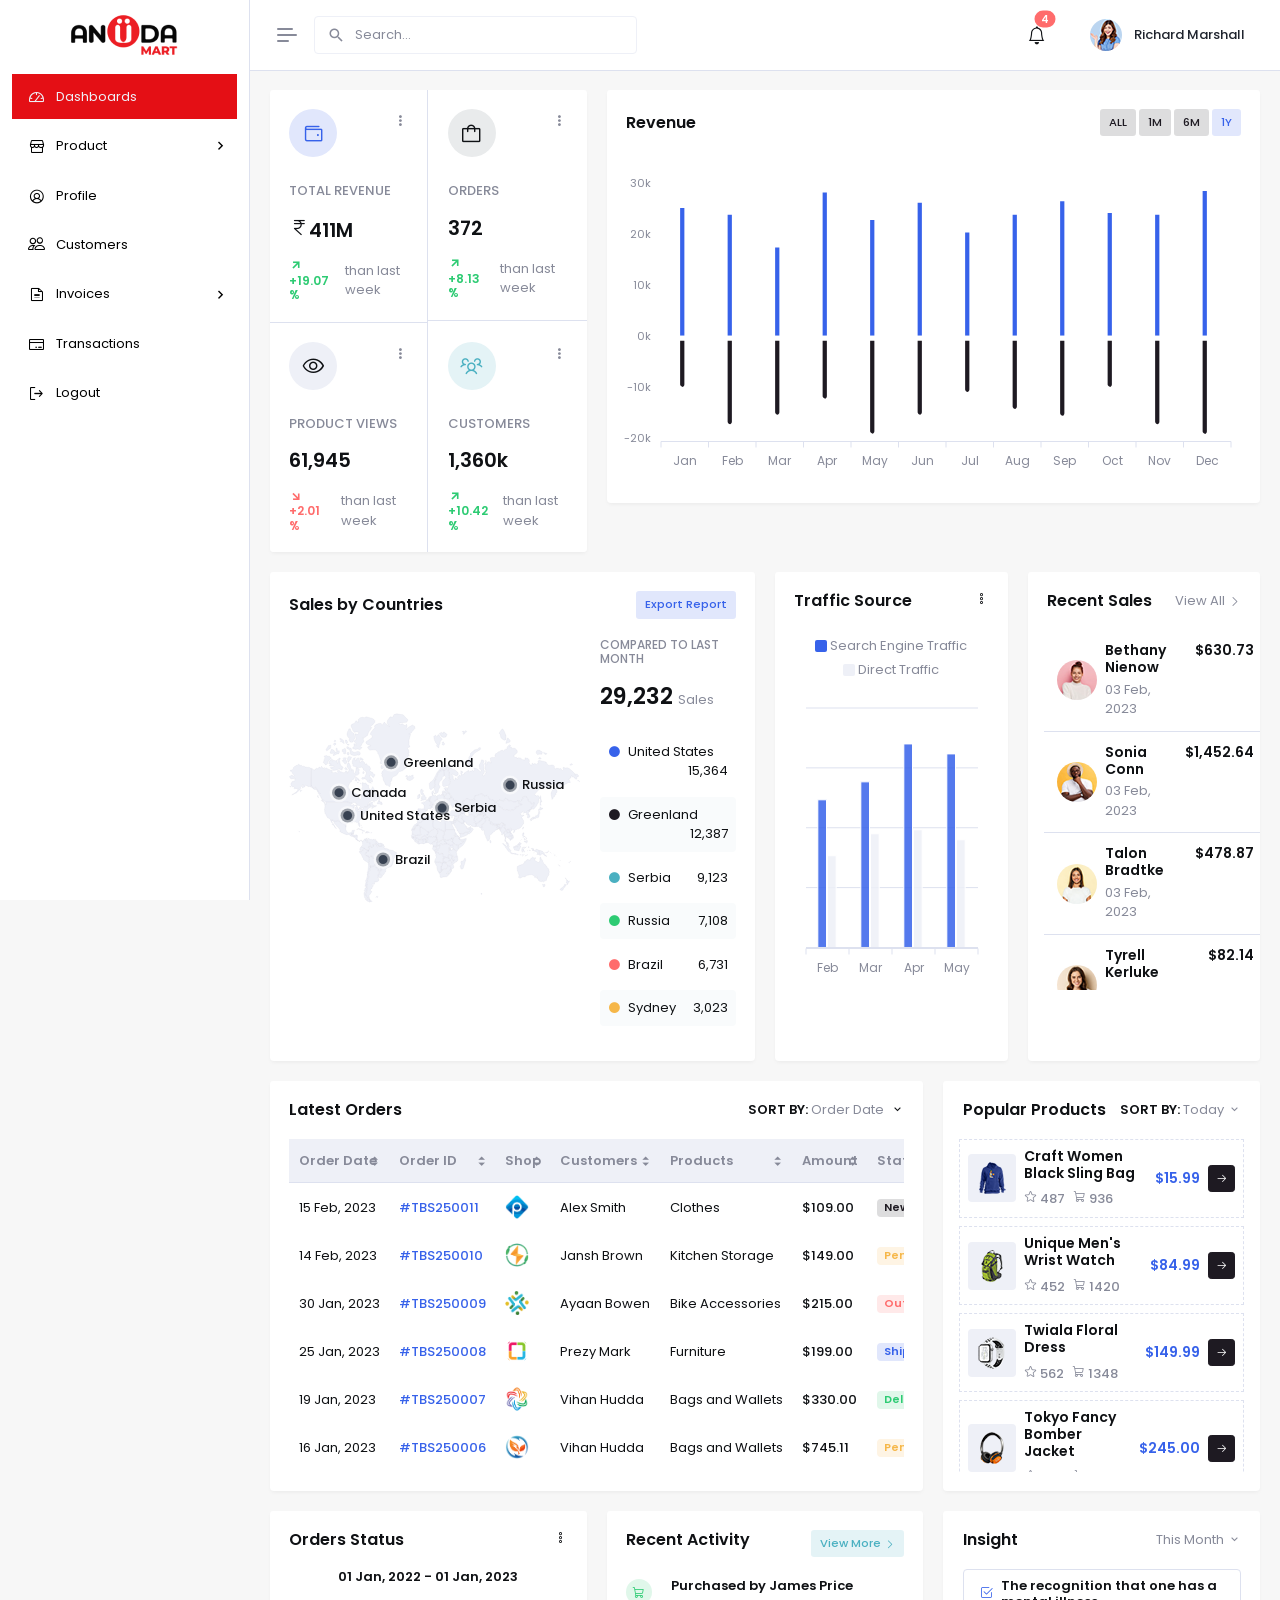
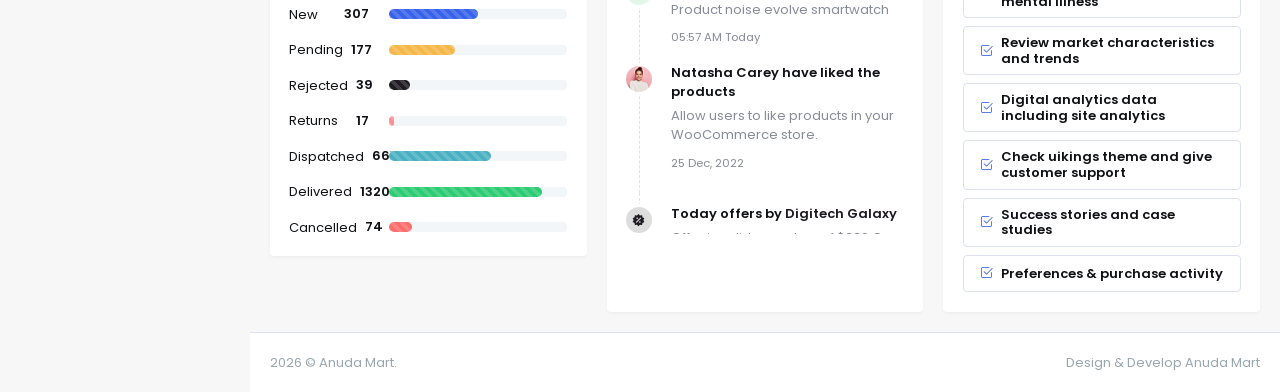
==== commit 0b0d01ed: "modified" ====
--- a/index.html
+++ b/index.html
@@ -28,6 +28,7 @@
     />
 
     <!-- jsvectormap css -->
+     
     <link
       href="assets/libs/jsvectormap/css/jsvectormap.min.css"
       rel="stylesheet"
